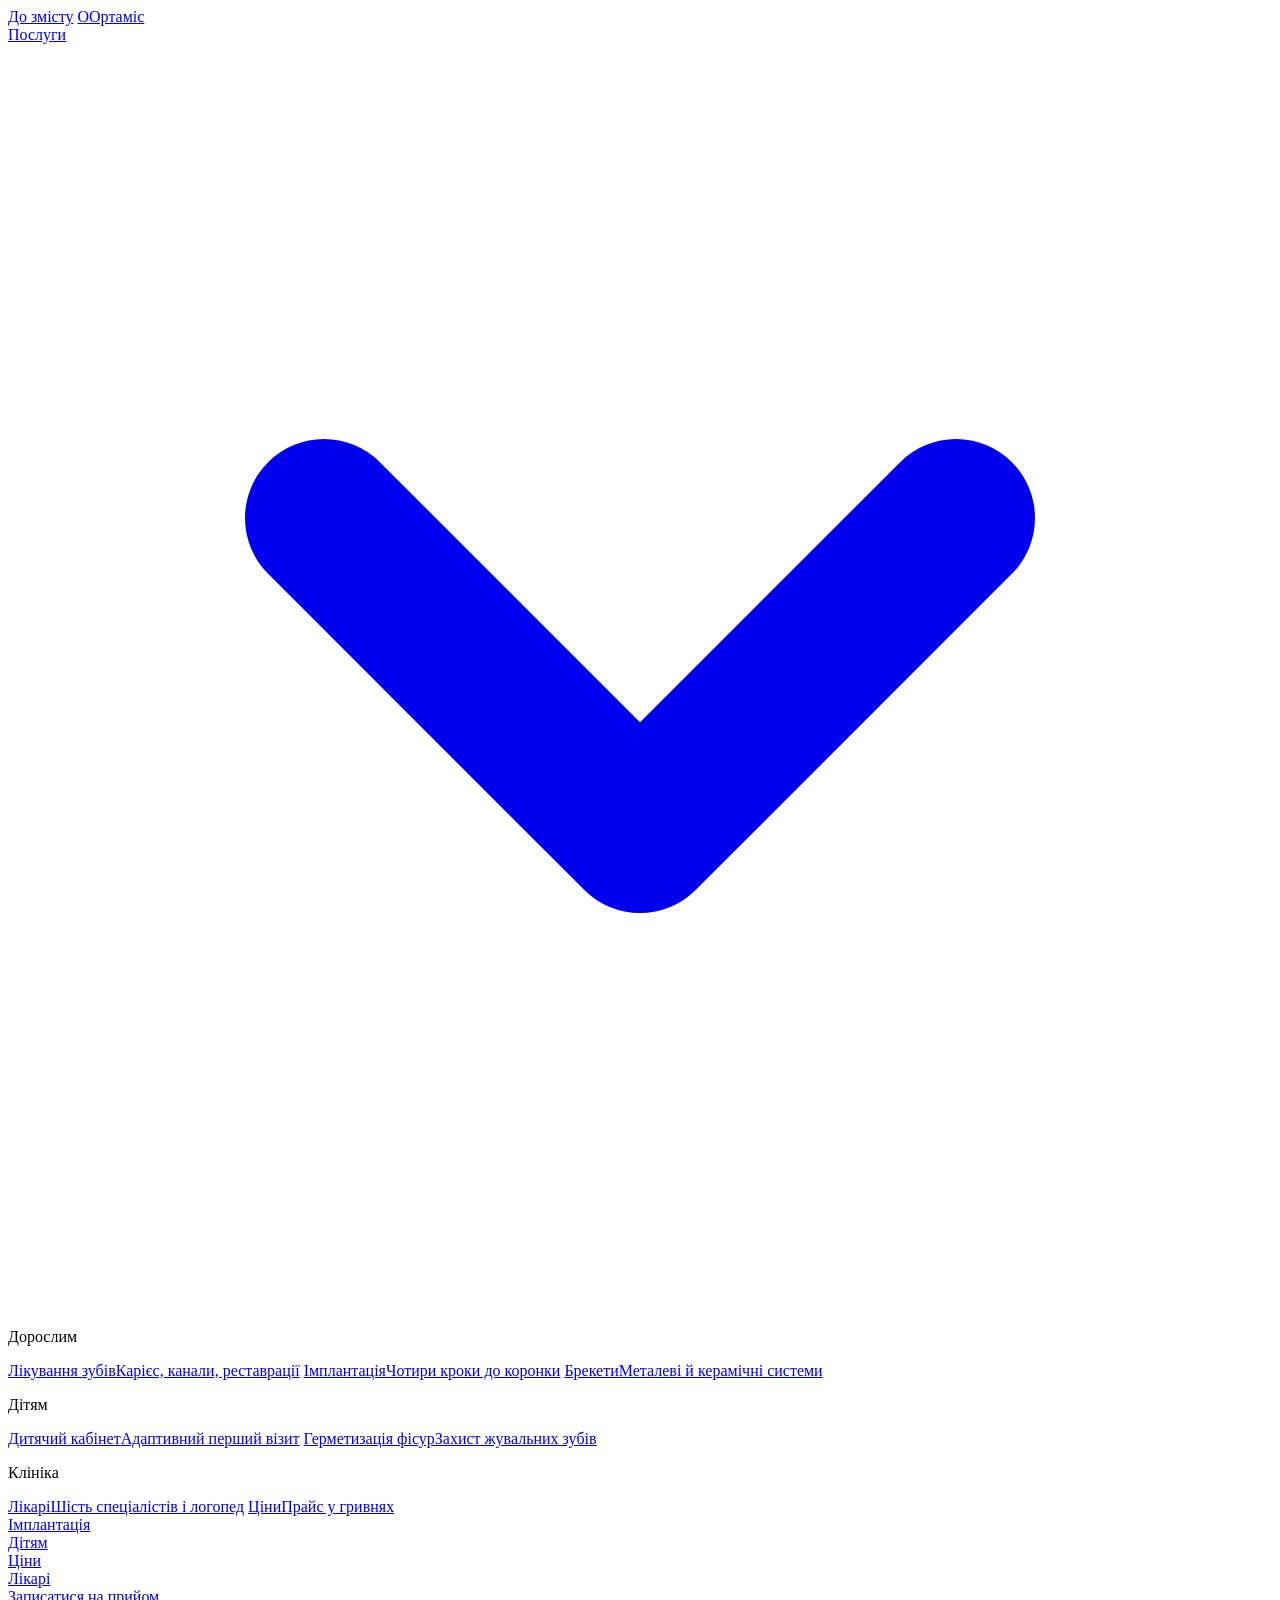
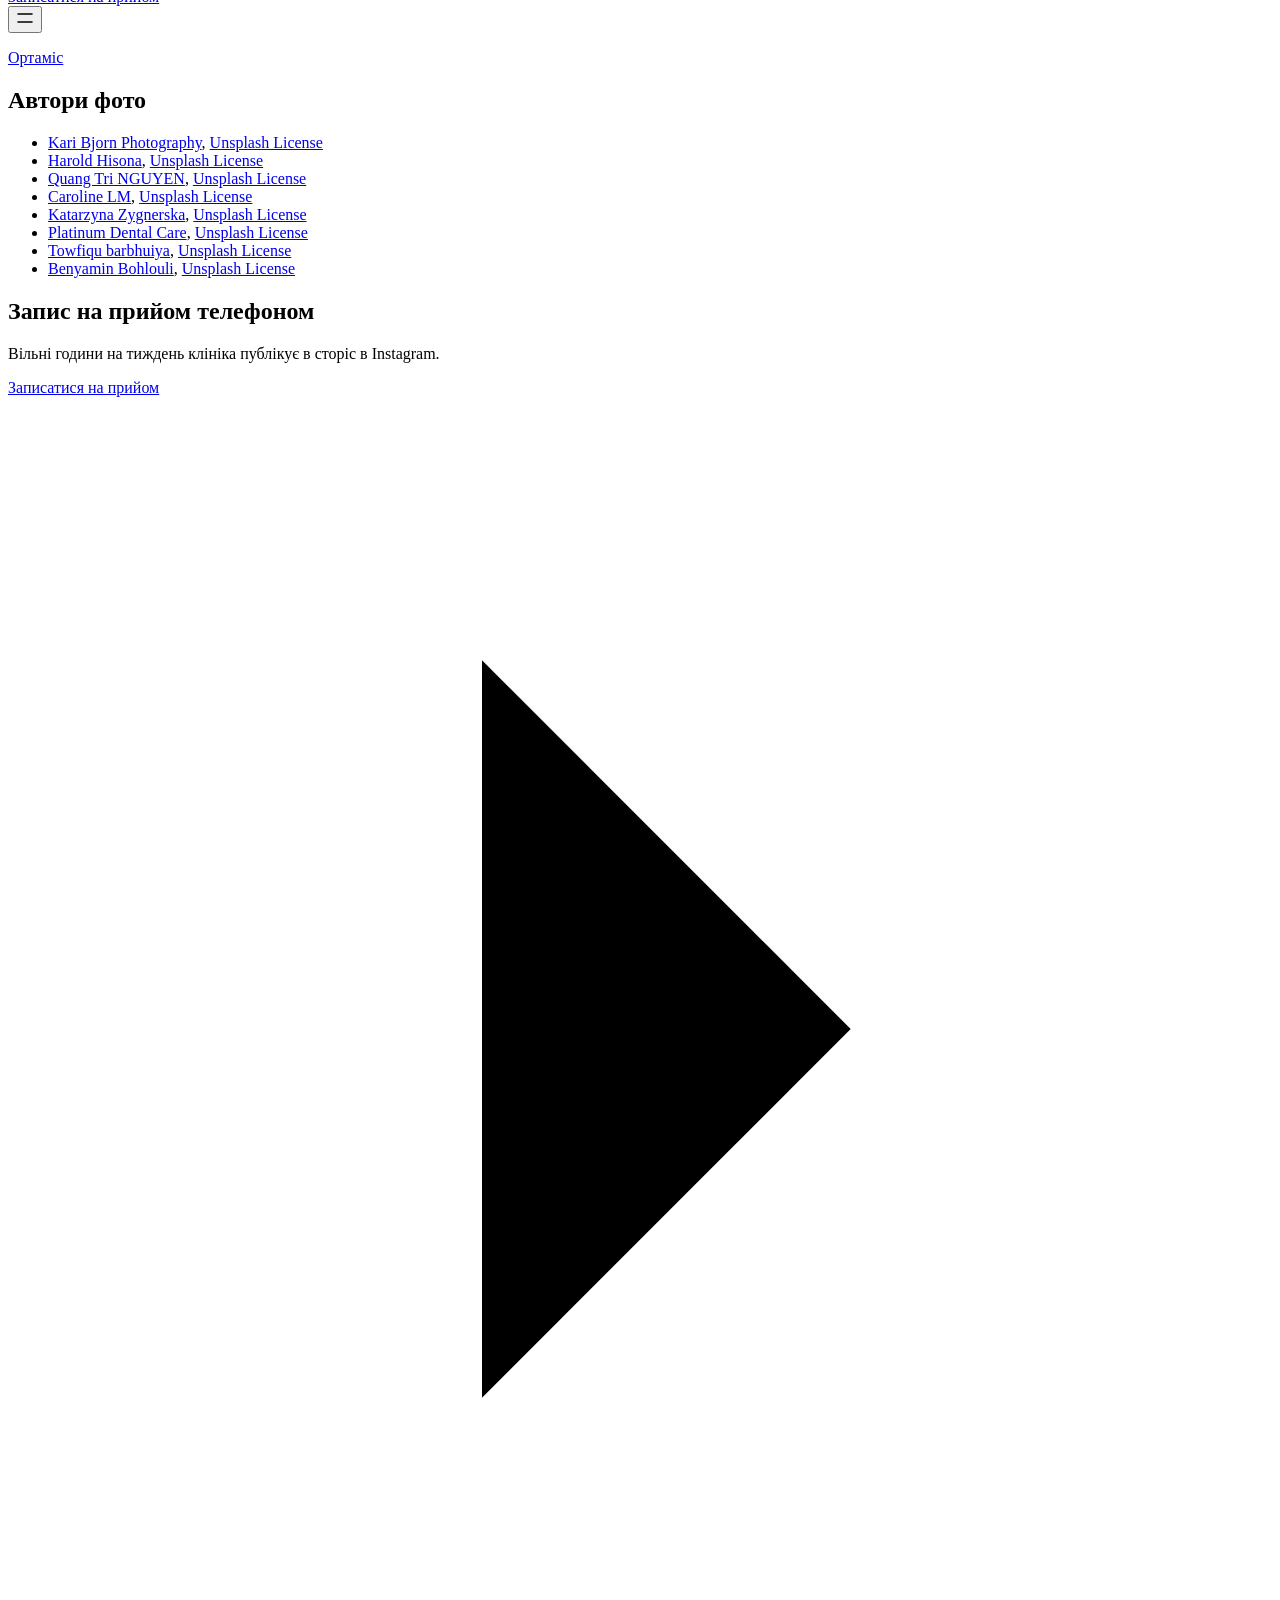
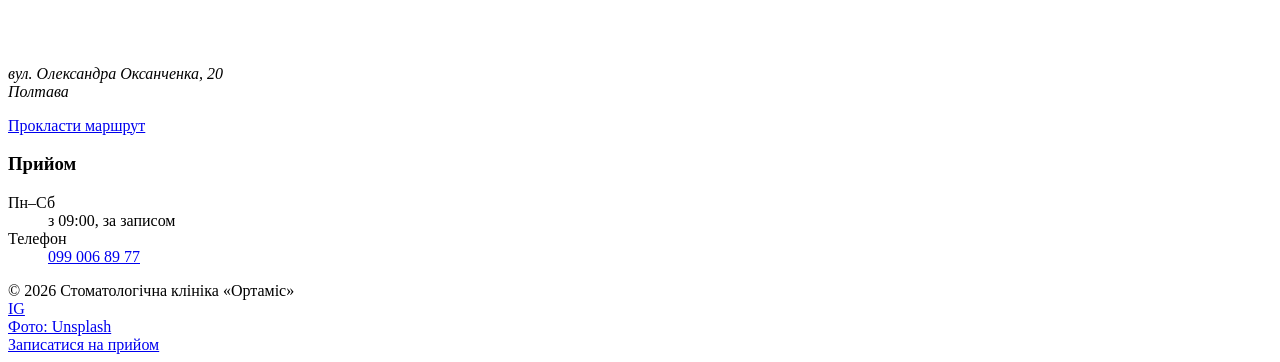
==== credits.html @ 6a0a0f5d "first commit" ====
<!doctype html>
<html lang="uk" data-type="service" data-radius="soft" data-buttons="arrow" data-motion>
<head>
<meta charset="utf-8">
<meta name="viewport" content="width=device-width, initial-scale=1, viewport-fit=cover">
<title>Ортаміс: автори фото</title>
<meta name="description" content="The photographers, licences and source pages of the photographs on the Ортаміс website.">
<meta property="og:type" content="website">
<meta property="og:title" content="Ортаміс: стоматологічна клініка в Полтаві">
<meta property="og:description" content="Терапія, ортодонтія, імплантація й дитяча стоматологія. Первинна консультація 500 грн.">
<meta property="og:image" content="share.jpg">
<meta name="twitter:card" content="summary_large_image">
<link rel="icon" href="favicon.svg" type="image/svg+xml">
<meta name="theme-color" content="#f4f1ec">
<!-- <link rel="canonical" href="https://[домен клініки]/"> : додати, коли буде домен -->
<meta name="site-kind" content="other">
<meta name="page-type" content="service">
<link rel="preconnect" href="https://fonts.googleapis.com">
<link rel="preconnect" href="https://fonts.gstatic.com" crossorigin>
<link href="https://fonts.googleapis.com/css2?family=Lora:wght@400..700&family=Nunito+Sans:wght@400..600&display=swap" rel="stylesheet">
<link rel="stylesheet" href="assets/system.css">
<link rel="stylesheet" href="assets/ui/cards.css">
<link rel="stylesheet" href="assets/motion/motion.css">
<link rel="stylesheet" href="assets/backgrounds/backgrounds.css">
<link rel="stylesheet" href="assets/layout/layout.css">
<link rel="stylesheet" href="assets/icons/icon.css">
<style>
:root {
  --p-bg: #f4f1ec; --p-surface: #e7e1d7; --p-ink: #222b33; --p-muted: #655f59;
  --p-accent: #34434f; --p-accent-ink: #f4f1ec; --p-action: #34434f; --p-action-ink: #f4f1ec;
  --p-inv-bg: #222b33; --p-inv-surface: #2e373e; --p-inv-ink: #f4f1ec; --p-inv-muted: #9da0a1;
  --p-inv-accent: #f4f1ec; --p-inv-accent-ink: #222b33; --p-inv-action: #f4f1ec; --p-inv-action-ink: #222b33;
  --font-display: "Lora", Georgia, serif;
  --font-text: "Nunito Sans", system-ui, sans-serif;
  --display-weight: 400;
  --display-tracking: -0.015em;
  --display-tracking-xl: -0.02em;
  --ly-scale: 1.02;
}
</style>
<script>document.documentElement.classList.add('m-enter');setTimeout(()=>document.documentElement.classList.add('m-enter-done'),700)</script>
<script>document.documentElement.classList.add('mo-js');setTimeout(()=>document.documentElement.classList.add('mo-safe'),2500)</script>
<link rel="modulepreload" href="assets/moments/moments.js">
<link rel="modulepreload" href="assets/moments/lib.js">
<link rel="modulepreload" href="assets/moments/photo-chapters/moment.js">
<style>
  /* page CSS: the team strip's height inside its frame */
  #team .frame--strip { aspect-ratio: auto; height: 240px; }
  #team .frame--strip .frame__img { width: 100%; height: 100%; object-fit: cover; }
  @media (max-width: 639px) { #team .frame--strip { height: 180px; } }
</style>
</head>
<body>
<!-- type: service (стоматологічна клініка)
     deal: hero photo, nav nav-centre, close close-type, footer footer-visit, rhythm space, buttons arrow, mark initial
     palette: the client's own colours (start.mjs brand): the slate of the shopfront sign, the linen beige of its stories
     type: Lora / Nunito Sans (the three dealt pairings carry no Cyrillic; Lora is the dealt serif look with Cyrillic)
     moments: photo-chapters in #implant (the four steps to an implant, from the clinic's own story) -->

<header class="nav nav--centre">
  <div class="wrap nav__bar">
    <a class="skip-link" href="#top">До змісту</a>
    <a class="nav__logo" href="#top"><span class="mark mark--initial" aria-hidden="true">О</span>Ортаміс</a>
    <nav class="nav__links" aria-label="Головне меню">
      <div class="nav__item">
        <a class="nav__link" href="#services">Послуги <svg class="chev" viewBox="0 0 12 12" aria-hidden="true"><path d="M3 4.5l3 3 3-3" fill="none" stroke="currentColor" stroke-width="1.5" stroke-linecap="round" stroke-linejoin="round"/></svg></a>
        <div class="nav__menu">
          <div class="wrap grid">
            <div class="menu-col span-3">
              <p class="t-label">Дорослим</p>
              <a href="#services">Лікування зубів<span>Карієс, канали, реставрації</span></a>
              <a href="#implant">Імплантація<span>Чотири кроки до коронки</span></a>
              <a href="#services">Брекети<span>Металеві й керамічні системи</span></a>
            </div>
            <div class="menu-col span-3">
              <p class="t-label">Дітям</p>
              <a href="#kids">Дитячий кабінет<span>Адаптивний перший візит</span></a>
              <a href="#kids">Герметизація фісур<span>Захист жувальних зубів</span></a>
            </div>
            <div class="menu-col span-3">
              <p class="t-label">Клініка</p>
              <a href="#team">Лікарі<span>Шість спеціалістів і логопед</span></a>
              <a href="#prices">Ціни<span>Прайс у гривнях</span></a>
            </div>
          </div>
        </div>
      </div>
      <div class="nav__item"><a class="nav__link" href="#implant">Імплантація</a></div>
      <div class="nav__item"><a class="nav__link" href="#kids">Дітям</a></div>
      <div class="nav__item"><a class="nav__link" href="#prices">Ціни</a></div>
      <div class="nav__item"><a class="nav__link" href="#team">Лікарі</a></div>
    </nav>
    <div class="nav__actions">
      <a class="btn btn--primary" href="tel:+380990068977">Записатися на прийом</a>
    </div>
    <button class="nav__toggle" type="button" aria-expanded="false" aria-label="Меню">
      <svg width="18" height="18" viewBox="0 0 18 18" aria-hidden="true"><path d="M2 5h14M2 13h14" stroke="currentColor" stroke-width="1.6" stroke-linecap="round"/></svg>
    </button>
  </div>
</header>

<main id="top">
  <p><a class="link" href="index.html">Ортаміс</a></p>
  <section class="credits-list" id="credits" aria-labelledby="credits-h">
    <h1 id="credits-h">Автори фото</h1>
    <ul>
      <li><a href="https://unsplash.com/photos/a-dental-room-with-a-desk-and-chairs-Fdku_oMrDvk">Kari Bjorn Photography</a>, <a href="https://unsplash.com/license">Unsplash License</a></li>
      <li><a href="https://unsplash.com/photos/dental-model-with-metal-braces-on-teeth-cx3JCL5PDew">Harold Hisona</a>, <a href="https://unsplash.com/license">Unsplash License</a></li>
      <li><a href="https://unsplash.com/photos/dentist-pointing-at-dental-scan-VckdJzo7ig0">Quang Tri NGUYEN</a>, <a href="https://unsplash.com/license">Unsplash License</a></li>
      <li><a href="https://unsplash.com/photos/dental-exam-with-mirror-and-tool-8BkF0sTC6Uo">Caroline LM</a>, <a href="https://unsplash.com/license">Unsplash License</a></li>
      <li><a href="https://unsplash.com/photos/dental-mirror-in-clinical-office-rubu_NvklJE">Katarzyna Zygnerska</a>, <a href="https://unsplash.com/license">Unsplash License</a></li>
      <li><a href="https://unsplash.com/photos/dental-implant-model-in-jaw-iW6UZIPTFxU">Platinum Dental Care</a>, <a href="https://unsplash.com/license">Unsplash License</a></li>
      <li><a href="https://unsplash.com/photos/white-and-blue-toothbrush-in-white-ceramic-mug-rr0cuFV-0Mo">Towfiqu barbhuiya</a>, <a href="https://unsplash.com/license">Unsplash License</a></li>
      <li><a href="https://unsplash.com/photos/modern-dental-office-with-chair-and-equipment-e7MJLM5VGjY">Benyamin Bohlouli</a>, <a href="https://unsplash.com/license">Unsplash License</a></li>
    </ul>
  </section>
</main>

<footer class="footer closing footer--visit" id="contact" aria-labelledby="close-h">
  <div class="wrap">
    <div class="closing__cta close--type">
      <div class="section-head">
        <h2 id="close-h">Запис на прийом телефоном</h2>
        <p class="t-small muted">Вільні години на тиждень клініка публікує в сторіс в Instagram.</p>
      </div>
      <a class="btn btn--primary btn--xl" href="tel:+380990068977">Записатися на прийом<svg class="m-arrow" viewBox="0 0 12 12" aria-hidden="true"><path class="m-arrow__stem" d="M1 6h8"/><path class="m-arrow__head" d="M4.5 2.5 8 6l-3.5 3.5"/></svg></a>
    </div>
    <div class="closing__links">
      <div class="grid">
        <div class="span-7 stack-4">
          <address class="footer__address">вул. Олександра Оксанченка, 20<br>Полтава</address>
          <p><a class="link" href="https://www.google.com/maps/place/%D0%9E%D1%80%D1%82%D0%B0%D0%BC%D1%96%D1%81/@49.5658303,34.5251661,17z/data=!4m6!3m5!1s0x40d82f0001905fcf:0x1ba3fcb35f683d33">Прокласти маршрут</a></p>
        </div>
        <div class="span-4 start-9 stack-4">
          <h3>Прийом</h3>
          <dl class="hours"><dt>Пн–Сб</dt><dd>з 09:00, за записом</dd><dt>Телефон</dt><dd><a class="link" href="tel:+380990068977">099&nbsp;006&nbsp;89&nbsp;77</a></dd></dl>
        </div>
      </div>
      <div class="footer__legal">
        <span>&copy; 2026 Стоматологічна клініка «Ортаміс»</span>
        <div class="socials"><a href="https://www.instagram.com/ortamis.clinic/" aria-label="Instagram клініки">IG</a></div>
        <a class="credits" href="credits.html">Фото: Unsplash</a>
      </div>
    </div>
  </div>
</footer>

<nav class="actionbar" aria-label="Швидкі дії">
  <a class="btn btn--primary" href="tel:+380990068977">Записатися на прийом</a>
</nav>

<script type="module" src="assets/system.js"></script>
<script type="module" src="assets/motion/motion.js"></script>
<script type="module" src="assets/layout/layout.js"></script>
</body>
</html>
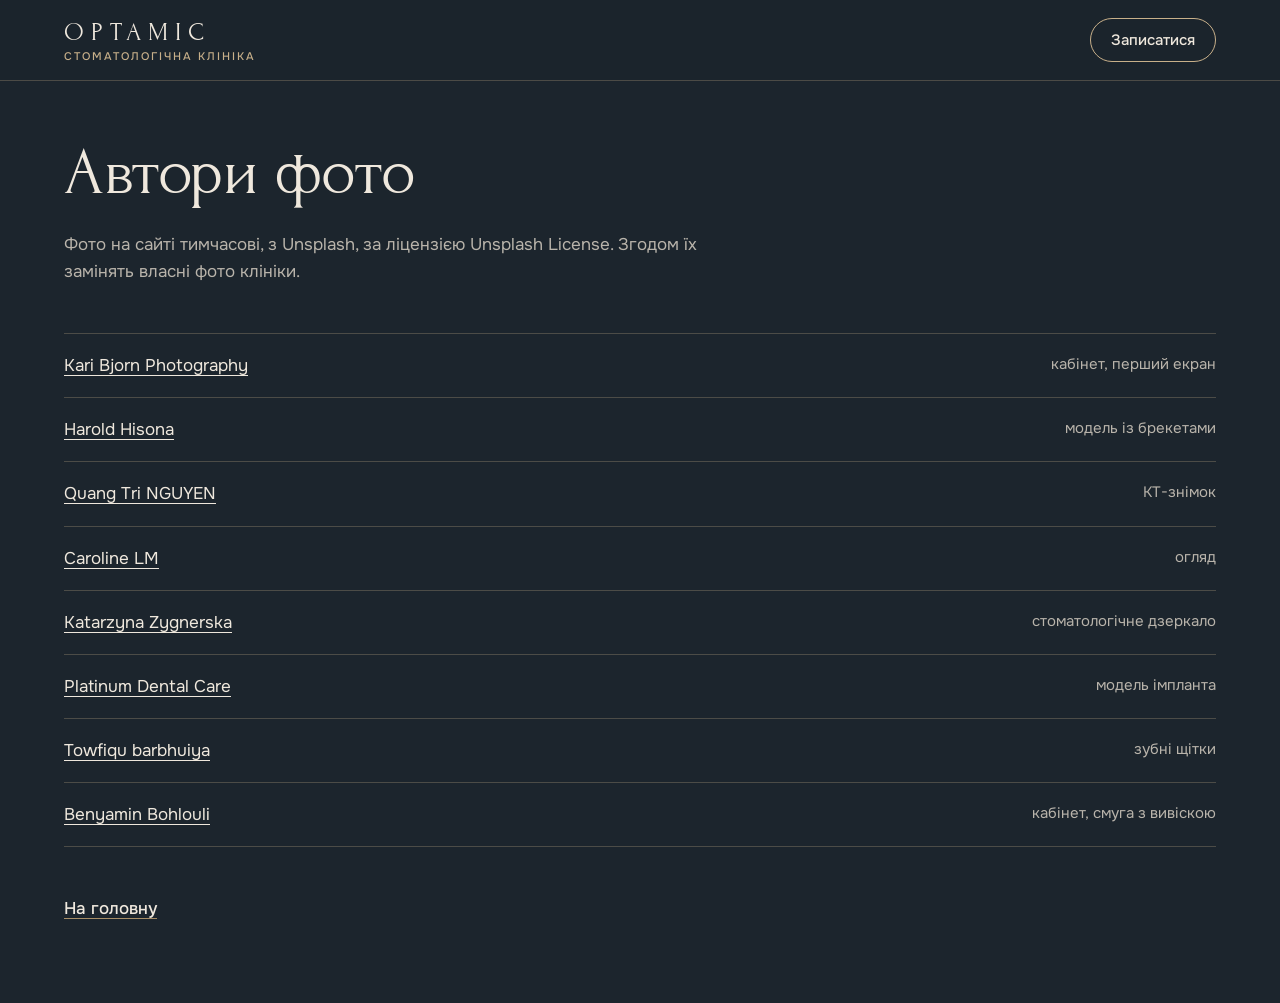
==== commit f554c297: "Fix share preview, add sitemap, drop tool files from the repo - New 1200x630 share.png; og:image and" ====
--- a/credits.html
+++ b/credits.html
@@ -1,156 +1,55 @@
 <!doctype html>
-<html lang="uk" data-type="service" data-radius="soft" data-buttons="arrow" data-motion>
+<html lang="uk">
 <head>
 <meta charset="utf-8">
 <meta name="viewport" content="width=device-width, initial-scale=1, viewport-fit=cover">
 <title>Ортаміс: автори фото</title>
-<meta name="description" content="The photographers, licences and source pages of the photographs on the Ортаміс website.">
-<meta property="og:type" content="website">
-<meta property="og:title" content="Ортаміс: стоматологічна клініка в Полтаві">
-<meta property="og:description" content="Терапія, ортодонтія, імплантація й дитяча стоматологія. Первинна консультація 500 грн.">
-<meta property="og:image" content="share.jpg">
-<meta name="twitter:card" content="summary_large_image">
+<meta name="description" content="Автори фотографій, використаних на сайті стоматологічної клініки «Ортаміс» у Полтаві.">
+<meta name="robots" content="noindex, follow">
+<meta property="og:image" content="https://frontwebil.github.io/ortamis/share.png">
 <link rel="icon" href="favicon.svg" type="image/svg+xml">
-<meta name="theme-color" content="#f4f1ec">
-<!-- <link rel="canonical" href="https://[домен клініки]/"> : додати, коли буде домен -->
-<meta name="site-kind" content="other">
-<meta name="page-type" content="service">
+<meta name="theme-color" content="#1c252d">
 <link rel="preconnect" href="https://fonts.googleapis.com">
 <link rel="preconnect" href="https://fonts.gstatic.com" crossorigin>
-<link href="https://fonts.googleapis.com/css2?family=Lora:wght@400..700&family=Nunito+Sans:wght@400..600&display=swap" rel="stylesheet">
-<link rel="stylesheet" href="assets/system.css">
-<link rel="stylesheet" href="assets/ui/cards.css">
-<link rel="stylesheet" href="assets/motion/motion.css">
-<link rel="stylesheet" href="assets/backgrounds/backgrounds.css">
-<link rel="stylesheet" href="assets/layout/layout.css">
-<link rel="stylesheet" href="assets/icons/icon.css">
+<link href="https://fonts.googleapis.com/css2?family=Forum&family=Onest:wght@400;500;600&display=swap" rel="stylesheet">
+<link rel="stylesheet" href="assets/ortamis.css">
 <style>
-:root {
-  --p-bg: #f4f1ec; --p-surface: #e7e1d7; --p-ink: #222b33; --p-muted: #655f59;
-  --p-accent: #34434f; --p-accent-ink: #f4f1ec; --p-action: #34434f; --p-action-ink: #f4f1ec;
-  --p-inv-bg: #222b33; --p-inv-surface: #2e373e; --p-inv-ink: #f4f1ec; --p-inv-muted: #9da0a1;
-  --p-inv-accent: #f4f1ec; --p-inv-accent-ink: #222b33; --p-inv-action: #f4f1ec; --p-inv-action-ink: #222b33;
-  --font-display: "Lora", Georgia, serif;
-  --font-text: "Nunito Sans", system-ui, sans-serif;
-  --display-weight: 400;
-  --display-tracking: -0.015em;
-  --display-tracking-xl: -0.02em;
-  --ly-scale: 1.02;
-}
-</style>
-<script>document.documentElement.classList.add('m-enter');setTimeout(()=>document.documentElement.classList.add('m-enter-done'),700)</script>
-<script>document.documentElement.classList.add('mo-js');setTimeout(()=>document.documentElement.classList.add('mo-safe'),2500)</script>
-<link rel="modulepreload" href="assets/moments/moments.js">
-<link rel="modulepreload" href="assets/moments/lib.js">
-<link rel="modulepreload" href="assets/moments/photo-chapters/moment.js">
-<style>
-  /* page CSS: the team strip's height inside its frame */
-  #team .frame--strip { aspect-ratio: auto; height: 240px; }
-  #team .frame--strip .frame__img { width: 100%; height: 100%; object-fit: cover; }
-  @media (max-width: 639px) { #team .frame--strip { height: 180px; } }
+  .credits-page { min-height: 100svh; background: var(--slate); color: var(--on-slate); padding: 140px 0 80px; }
+  .credits-page .h2 { margin-bottom: 24px; }
+  .credits-page p { color: var(--on-slate-soft); max-width: 60ch; }
+  .credits-list { margin-top: 48px; border-top: 1px solid var(--hair-dark); }
+  .credits-list li { display: flex; justify-content: space-between; gap: 16px; padding: 18px 0; border-bottom: 1px solid var(--hair-dark); }
+  .credits-list a { color: var(--linen); }
+  .credits-list span { color: var(--on-slate-soft); font-size: 15px; }
+  .credits-page .back { display: inline-block; margin-top: 48px; }
 </style>
 </head>
 <body>
-<!-- type: service (стоматологічна клініка)
-     deal: hero photo, nav nav-centre, close close-type, footer footer-visit, rhythm space, buttons arrow, mark initial
-     palette: the client's own colours (start.mjs brand): the slate of the shopfront sign, the linen beige of its stories
-     type: Lora / Nunito Sans (the three dealt pairings carry no Cyrillic; Lora is the dealt serif look with Cyrillic)
-     moments: photo-chapters in #implant (the four steps to an implant, from the clinic's own story) -->
-
-<header class="nav nav--centre">
-  <div class="wrap nav__bar">
-    <a class="skip-link" href="#top">До змісту</a>
-    <a class="nav__logo" href="#top"><span class="mark mark--initial" aria-hidden="true">О</span>Ортаміс</a>
-    <nav class="nav__links" aria-label="Головне меню">
-      <div class="nav__item">
-        <a class="nav__link" href="#services">Послуги <svg class="chev" viewBox="0 0 12 12" aria-hidden="true"><path d="M3 4.5l3 3 3-3" fill="none" stroke="currentColor" stroke-width="1.5" stroke-linecap="round" stroke-linejoin="round"/></svg></a>
-        <div class="nav__menu">
-          <div class="wrap grid">
-            <div class="menu-col span-3">
-              <p class="t-label">Дорослим</p>
-              <a href="#services">Лікування зубів<span>Карієс, канали, реставрації</span></a>
-              <a href="#implant">Імплантація<span>Чотири кроки до коронки</span></a>
-              <a href="#services">Брекети<span>Металеві й керамічні системи</span></a>
-            </div>
-            <div class="menu-col span-3">
-              <p class="t-label">Дітям</p>
-              <a href="#kids">Дитячий кабінет<span>Адаптивний перший візит</span></a>
-              <a href="#kids">Герметизація фісур<span>Захист жувальних зубів</span></a>
-            </div>
-            <div class="menu-col span-3">
-              <p class="t-label">Клініка</p>
-              <a href="#team">Лікарі<span>Шість спеціалістів і логопед</span></a>
-              <a href="#prices">Ціни<span>Прайс у гривнях</span></a>
-            </div>
-          </div>
-        </div>
-      </div>
-      <div class="nav__item"><a class="nav__link" href="#implant">Імплантація</a></div>
-      <div class="nav__item"><a class="nav__link" href="#kids">Дітям</a></div>
-      <div class="nav__item"><a class="nav__link" href="#prices">Ціни</a></div>
-      <div class="nav__item"><a class="nav__link" href="#team">Лікарі</a></div>
-    </nav>
-    <div class="nav__actions">
-      <a class="btn btn--primary" href="tel:+380990068977">Записатися на прийом</a>
-    </div>
-    <button class="nav__toggle" type="button" aria-expanded="false" aria-label="Меню">
-      <svg width="18" height="18" viewBox="0 0 18 18" aria-hidden="true"><path d="M2 5h14M2 13h14" stroke="currentColor" stroke-width="1.6" stroke-linecap="round"/></svg>
-    </button>
+<header class="top is-solid">
+  <div class="top__in">
+    <a class="brand" href="index.html" aria-label="Ортаміс, на головну">
+      <span class="brand__name">Ортаміс</span>
+      <span class="brand__sub">стоматологічна клініка</span>
+    </a>
+    <a class="btn btn--brass top__cta" href="tel:+380990068977">Записатися</a>
   </div>
 </header>
-
-<main id="top">
-  <p><a class="link" href="index.html">Ортаміс</a></p>
-  <section class="credits-list" id="credits" aria-labelledby="credits-h">
-    <h1 id="credits-h">Автори фото</h1>
-    <ul>
-      <li><a href="https://unsplash.com/photos/a-dental-room-with-a-desk-and-chairs-Fdku_oMrDvk">Kari Bjorn Photography</a>, <a href="https://unsplash.com/license">Unsplash License</a></li>
-      <li><a href="https://unsplash.com/photos/dental-model-with-metal-braces-on-teeth-cx3JCL5PDew">Harold Hisona</a>, <a href="https://unsplash.com/license">Unsplash License</a></li>
-      <li><a href="https://unsplash.com/photos/dentist-pointing-at-dental-scan-VckdJzo7ig0">Quang Tri NGUYEN</a>, <a href="https://unsplash.com/license">Unsplash License</a></li>
-      <li><a href="https://unsplash.com/photos/dental-exam-with-mirror-and-tool-8BkF0sTC6Uo">Caroline LM</a>, <a href="https://unsplash.com/license">Unsplash License</a></li>
-      <li><a href="https://unsplash.com/photos/dental-mirror-in-clinical-office-rubu_NvklJE">Katarzyna Zygnerska</a>, <a href="https://unsplash.com/license">Unsplash License</a></li>
-      <li><a href="https://unsplash.com/photos/dental-implant-model-in-jaw-iW6UZIPTFxU">Platinum Dental Care</a>, <a href="https://unsplash.com/license">Unsplash License</a></li>
-      <li><a href="https://unsplash.com/photos/white-and-blue-toothbrush-in-white-ceramic-mug-rr0cuFV-0Mo">Towfiqu barbhuiya</a>, <a href="https://unsplash.com/license">Unsplash License</a></li>
-      <li><a href="https://unsplash.com/photos/modern-dental-office-with-chair-and-equipment-e7MJLM5VGjY">Benyamin Bohlouli</a>, <a href="https://unsplash.com/license">Unsplash License</a></li>
+<main class="credits-page">
+  <div class="wrap">
+    <h1 class="h2">Автори фото</h1>
+    <p>Фото на сайті тимчасові, з Unsplash, за ліцензією Unsplash License. Згодом їх замінять власні фото клініки.</p>
+    <ul class="credits-list">
+      <li><a href="https://unsplash.com/photos/a-dental-room-with-a-desk-and-chairs-Fdku_oMrDvk">Kari Bjorn Photography</a><span>кабінет, перший екран</span></li>
+      <li><a href="https://unsplash.com/photos/dental-model-with-metal-braces-on-teeth-cx3JCL5PDew">Harold Hisona</a><span>модель із брекетами</span></li>
+      <li><a href="https://unsplash.com/photos/dentist-pointing-at-dental-scan-VckdJzo7ig0">Quang Tri NGUYEN</a><span>КТ-знімок</span></li>
+      <li><a href="https://unsplash.com/photos/dental-exam-with-mirror-and-tool-8BkF0sTC6Uo">Caroline LM</a><span>огляд</span></li>
+      <li><a href="https://unsplash.com/photos/dental-mirror-in-clinical-office-rubu_NvklJE">Katarzyna Zygnerska</a><span>стоматологічне дзеркало</span></li>
+      <li><a href="https://unsplash.com/photos/dental-implant-model-in-jaw-iW6UZIPTFxU">Platinum Dental Care</a><span>модель імпланта</span></li>
+      <li><a href="https://unsplash.com/photos/white-and-blue-toothbrush-in-white-ceramic-mug-rr0cuFV-0Mo">Towfiqu barbhuiya</a><span>зубні щітки</span></li>
+      <li><a href="https://unsplash.com/photos/modern-dental-office-with-chair-and-equipment-e7MJLM5VGjY">Benyamin Bohlouli</a><span>кабінет, смуга з вивіскою</span></li>
     </ul>
-  </section>
+    <a class="link back" href="index.html">На головну</a>
+  </div>
 </main>
-
-<footer class="footer closing footer--visit" id="contact" aria-labelledby="close-h">
-  <div class="wrap">
-    <div class="closing__cta close--type">
-      <div class="section-head">
-        <h2 id="close-h">Запис на прийом телефоном</h2>
-        <p class="t-small muted">Вільні години на тиждень клініка публікує в сторіс в Instagram.</p>
-      </div>
-      <a class="btn btn--primary btn--xl" href="tel:+380990068977">Записатися на прийом<svg class="m-arrow" viewBox="0 0 12 12" aria-hidden="true"><path class="m-arrow__stem" d="M1 6h8"/><path class="m-arrow__head" d="M4.5 2.5 8 6l-3.5 3.5"/></svg></a>
-    </div>
-    <div class="closing__links">
-      <div class="grid">
-        <div class="span-7 stack-4">
-          <address class="footer__address">вул. Олександра Оксанченка, 20<br>Полтава</address>
-          <p><a class="link" href="https://www.google.com/maps/place/%D0%9E%D1%80%D1%82%D0%B0%D0%BC%D1%96%D1%81/@49.5658303,34.5251661,17z/data=!4m6!3m5!1s0x40d82f0001905fcf:0x1ba3fcb35f683d33">Прокласти маршрут</a></p>
-        </div>
-        <div class="span-4 start-9 stack-4">
-          <h3>Прийом</h3>
-          <dl class="hours"><dt>Пн–Сб</dt><dd>з 09:00, за записом</dd><dt>Телефон</dt><dd><a class="link" href="tel:+380990068977">099&nbsp;006&nbsp;89&nbsp;77</a></dd></dl>
-        </div>
-      </div>
-      <div class="footer__legal">
-        <span>&copy; 2026 Стоматологічна клініка «Ортаміс»</span>
-        <div class="socials"><a href="https://www.instagram.com/ortamis.clinic/" aria-label="Instagram клініки">IG</a></div>
-        <a class="credits" href="credits.html">Фото: Unsplash</a>
-      </div>
-    </div>
-  </div>
-</footer>
-
-<nav class="actionbar" aria-label="Швидкі дії">
-  <a class="btn btn--primary" href="tel:+380990068977">Записатися на прийом</a>
-</nav>
-
-<script type="module" src="assets/system.js"></script>
-<script type="module" src="assets/motion/motion.js"></script>
-<script type="module" src="assets/layout/layout.js"></script>
 </body>
 </html>
--- a/assets/ortamis.css
+++ b/assets/ortamis.css
@@ -0,0 +1,307 @@
+/* Ортаміс — the shopfront at night: slate field, Roman capitals, linen paper, one brass accent */
+:root {
+  --slate: #1c252d;
+  --slate-2: #24303a;
+  --slate-3: #2f3c48;
+  --linen: #efe8dd;
+  --linen-2: #e5dccd;
+  --paper: #f7f3ec;
+  --brass: #c8b08a;
+  --brass-2: #a88f68;
+  --ink: #1c252d;
+  --ink-soft: #4a5560;
+  --on-slate: #efe8dd;
+  --on-slate-soft: #b9b4ab;
+  --hair-dark: rgba(200, 176, 138, .28);
+  --hair-light: rgba(28, 37, 45, .14);
+  --display: "Forum", "Times New Roman", serif;
+  --text: "Onest", system-ui, sans-serif;
+  --ease: cubic-bezier(.16, 1, .3, 1);
+  --gut: clamp(20px, 5vw, 80px);
+  --max: 1320px;
+  --sec: clamp(88px, 11vw, 168px);
+}
+
+*, *::before, *::after { box-sizing: border-box; }
+html { -webkit-text-size-adjust: 100%; scroll-behavior: smooth; scrollbar-color: var(--brass-2) var(--slate); }
+@media (prefers-reduced-motion: reduce) { html { scroll-behavior: auto; } }
+body { margin: 0; background: var(--slate); color: var(--ink); font: 400 17px/1.6 var(--text); font-feature-settings: "tnum" 0; text-rendering: optimizeLegibility; -webkit-font-smoothing: antialiased; caret-color: var(--brass-2); }
+::selection { background: var(--brass); color: var(--slate); }
+img { display: block; max-width: 100%; height: auto; }
+a { color: inherit; text-underline-offset: .22em; text-decoration-thickness: 1px; }
+h1, h2, h3, p, ul, ol, dl, dd, figure, blockquote { margin: 0; padding: 0; }
+ul, ol { list-style: none; }
+:focus-visible { outline: 2px solid var(--brass); outline-offset: 3px; border-radius: 2px; }
+.skip { position: absolute; left: 12px; top: -60px; z-index: 50; background: var(--linen); color: var(--slate); padding: 10px 16px; text-decoration: none; }
+.skip:focus { top: 12px; }
+
+.wrap { width: min(100% - 2 * var(--gut), var(--max)); margin-inline: auto; }
+
+/* ---------- buttons ---------- */
+.btn { display: inline-flex; align-items: center; gap: 12px; height: 56px; padding: 0 28px; border-radius: 999px; font: 500 16px/1 var(--text); text-decoration: none; white-space: nowrap; transition: transform .25s var(--ease), background-color .25s var(--ease), color .25s var(--ease), box-shadow .25s var(--ease); }
+.btn svg { width: 16px; height: 16px; transition: transform .35s var(--ease); }
+.btn:hover svg { transform: translateX(4px); }
+.btn:active { transform: scale(.97); }
+.btn--linen { background: var(--linen); color: var(--slate); box-shadow: 0 10px 30px -12px rgba(0,0,0,.55); }
+.btn--linen:hover { background: #fff; }
+.btn--brass { height: 44px; padding: 0 20px; border: 1px solid var(--brass); color: var(--linen); font-size: 15px; }
+.btn--brass:hover { background: var(--brass); color: var(--slate); }
+.link { font-weight: 500; text-decoration: underline; text-decoration-color: var(--brass-2); }
+.link:hover { text-decoration-color: currentColor; }
+
+/* ---------- top bar ---------- */
+.top { position: fixed; inset: 0 0 auto; z-index: 20; color: var(--linen); transition: background-color .35s var(--ease), border-color .35s var(--ease); border-bottom: 1px solid transparent; }
+.top.is-solid { background: rgba(28, 37, 45, .94); border-bottom-color: var(--hair-dark); backdrop-filter: saturate(1.2) blur(10px); }
+.top__in { width: min(100% - 2 * var(--gut), var(--max)); margin-inline: auto; height: 80px; display: flex; align-items: center; gap: 32px; }
+.brand { display: grid; text-decoration: none; line-height: 1; margin-right: auto; }
+.brand__name { font: 400 26px/1 var(--display); letter-spacing: .26em; text-transform: uppercase; }
+.brand__sub { font: 500 11px/1 var(--text); letter-spacing: .18em; text-transform: uppercase; color: var(--brass); margin-top: 6px; }
+.top__nav { display: flex; gap: 28px; }
+.top__nav a { font: 500 15px/1 var(--text); text-decoration: none; color: var(--on-slate-soft); padding: 8px 0; position: relative; transition: color .2s; }
+.top__nav a::after { content: ""; position: absolute; left: 0; right: 0; bottom: 0; height: 1px; background: var(--brass); transform: scaleX(0); transform-origin: right; transition: transform .35s var(--ease); }
+.top__nav a:hover { color: var(--linen); }
+.top__nav a:hover::after { transform: scaleX(1); transform-origin: left; }
+.top__tel { font: 500 15px/1 var(--text); text-decoration: none; color: var(--linen); font-variant-numeric: tabular-nums; }
+@media (max-width: 1100px) { .top__nav { display: none; } }
+@media (max-width: 640px) { .top__tel { display: none; } .top__in { height: 68px; } .brand__name { font-size: 22px; } .top__cta { height: 40px; padding: 0 16px; } }
+
+/* ---------- hero ---------- */
+.hero { background: var(--slate); color: var(--on-slate); min-height: 100svh; position: relative; overflow: hidden; }
+.hero::before { content: ""; position: absolute; inset: auto -10% -40% 40%; height: 90%; background: radial-gradient(closest-side, rgba(200,176,138,.10), transparent 70%); pointer-events: none; }
+.hero__grid { position: relative; width: min(100% - 2 * var(--gut), var(--max)); margin-inline: auto; min-height: 100svh; display: grid; grid-template-columns: minmax(0, 7fr) minmax(0, 5fr); gap: clamp(32px, 5vw, 80px); align-items: center; padding: 120px 0 72px; }
+.hero__h { font: 400 clamp(48px, 6.6vw, 100px)/.95 var(--display); letter-spacing: -.01em; text-wrap: balance; }
+.hero__h .line { display: block; overflow: hidden; padding-bottom: .08em; margin-bottom: -.08em; }
+.hero__h .line > span { display: inline-block; }
+.hero__h .line:nth-child(2) > span { padding-left: .9em; }
+.hero__h .line:nth-child(3) > span { color: var(--brass); }
+.hero__lead { margin-top: 32px; max-width: 46ch; font-size: clamp(17px, 1.25vw, 19px); color: var(--on-slate-soft); }
+.hero__act { margin-top: 40px; display: flex; align-items: center; gap: 32px; flex-wrap: wrap; }
+.hero__tel { display: grid; text-decoration: none; font: 400 30px/1 var(--display); letter-spacing: .04em; font-variant-numeric: tabular-nums; }
+.hero__tel:hover { color: #fff; }
+.hero__rating { margin-top: 48px; display: flex; align-items: center; gap: 12px; font-size: 14px; color: var(--on-slate-soft); }
+.hero__rating b { color: var(--linen); font-weight: 600; }
+.stars { display: inline-flex; gap: 3px; }
+.stars svg { width: 14px; height: 14px; fill: var(--brass); }
+
+.hero__media { position: relative; align-self: stretch; display: flex; align-items: center; }
+.plate { position: relative; overflow: hidden; background: var(--slate-2); }
+.plate img { width: 100%; height: 100%; object-fit: cover; }
+.plate::after { content: ""; position: absolute; inset: 14px; border: 1px solid rgba(200,176,138,.7); pointer-events: none; }
+.plate--hero { width: 100%; height: min(74svh, 700px); border-radius: 4px; }
+
+.slots { position: absolute; left: calc(12px - clamp(32px, 5vw, 80px)); bottom: 6%; width: min(340px, 82%); background: var(--paper); color: var(--ink); padding: 24px 24px 20px; border-radius: 4px; box-shadow: 0 30px 60px -24px rgba(0,0,0,.6), 0 2px 6px rgba(0,0,0,.18); }
+.slots__head { display: flex; align-items: baseline; justify-content: space-between; gap: 12px; padding-bottom: 14px; border-bottom: 1px solid var(--hair-light); }
+.slots__head h2 { font: 400 26px/1 var(--display); }
+.slots__head span { font-size: 12.5px; color: var(--ink-soft); white-space: nowrap; }
+.slots__list > div { padding: 12px 0; border-bottom: 1px solid var(--hair-light); }
+.slots__list dt { font-size: 14px; font-weight: 500; margin-bottom: 8px; }
+.slots__list dd { display: flex; flex-wrap: wrap; gap: 6px; }
+.slots__list dd span { font: 500 13px/1 var(--text); font-variant-numeric: tabular-nums; padding: 7px 10px; border-radius: 999px; background: var(--linen-2); }
+.slots__note { margin-top: 12px; font-size: 12.5px; line-height: 1.45; color: var(--ink-soft); }
+.slots__note a { color: var(--ink); }
+
+/* hero entrance: visible by default, orchestrated only when JS runs and motion is allowed */
+@media (prefers-reduced-motion: no-preference) {
+  .js .hero__h .line > span { transform: translateY(105%); }
+  .js .rise { opacity: 0; transform: translateY(16px); }
+  .js .plate--hero { clip-path: inset(100% 0 0 0 round 4px); }
+  .js .plate--hero img { transform: scale(1.12); }
+  .js .slots { opacity: 0; transform: translateY(28px) rotate(-1.5deg); }
+  .js.is-in .hero__h .line > span { transform: none; transition: transform 1.1s var(--ease); }
+  .js.is-in .hero__h .line:nth-child(2) > span { transition-delay: .09s; }
+  .js.is-in .hero__h .line:nth-child(3) > span { transition-delay: .18s; }
+  .js.is-in .rise { opacity: 1; transform: none; transition: opacity .9s var(--ease) .45s, transform .9s var(--ease) .45s; }
+  .js.is-in .hero__act.rise { transition-delay: .55s; }
+  .js.is-in .hero__rating.rise { transition-delay: .65s; }
+  .js.is-in .plate--hero { clip-path: inset(0 0 0 0 round 4px); transition: clip-path 1.3s var(--ease) .15s; }
+  .js.is-in .plate--hero img { transform: none; transition: transform 1.8s var(--ease) .15s; }
+  .js.is-in .slots { opacity: 1; transform: none; transition: opacity .8s var(--ease) 1s, transform 1s var(--ease) 1s; }
+}
+
+@media (max-width: 900px) {
+  .hero__grid { grid-template-columns: 1fr; padding: 104px 0 56px; gap: 40px; align-items: start; }
+  .hero__h .line:nth-child(2) > span { padding-left: 0; }
+  .plate--hero { height: 62vw; max-height: 520px; }
+  .hero__media { flex-direction: column; align-items: stretch; }
+  .slots { position: relative; left: auto; bottom: auto; width: auto; margin: -64px 16px 0; }
+  .hero__rating { margin-top: 32px; }
+}
+@media (max-width: 520px) {
+  .hero__h { font-size: 48px; }
+  .hero__act { gap: 20px; }
+  .btn--linen { width: 100%; justify-content: space-between; }
+  .plate--hero { height: 75vw; }
+  .plate--hero::after { inset: 8px; }
+  .slots__head { padding-bottom: 10px; }
+  .slots__head h2 { font-size: 22px; }
+  .slots__list > div { padding: 8px 0; }
+  .slots__list dd { gap: 4px; }
+  .slots__list dd span { padding: 6px 7px; font-size: 12px; }
+  .hero__tel { display: none; }
+  .slots__note { display: none; }
+  .slots__cta { margin-top: 12px; height: 44px; }
+  .hero__grid { gap: 32px; padding-bottom: 40px; min-height: 0; }
+  .hero { min-height: 0; }
+  .hero__lead { margin-top: 24px; }
+  .hero__act { margin-top: 28px; }
+  .hero__rating { margin-top: 24px; }
+  .slots { margin: -56px 12px 0; padding: 18px 18px 14px; }
+  .slots__list dt { margin-bottom: 6px; font-size: 13px; }
+}
+
+/* ---------- section heads ---------- */
+.h2 { font: 400 clamp(40px, 5.2vw, 80px)/1 var(--display); letter-spacing: -.005em; text-wrap: balance; }
+.head { display: grid; grid-template-columns: minmax(0, 7fr) minmax(0, 5fr); gap: 32px clamp(32px, 5vw, 80px); align-items: end; margin-bottom: clamp(48px, 6vw, 88px); }
+.head__lead { max-width: 46ch; color: var(--ink-soft); font-size: 18px; }
+.head--dark .head__lead { color: var(--on-slate-soft); }
+@media (max-width: 900px) { .head { grid-template-columns: 1fr; } }
+
+/* ---------- services index ---------- */
+.services { background: var(--linen); padding: var(--sec) 0; position: relative; }
+.index { border-top: 1px solid var(--hair-light); }
+.index li { border-bottom: 1px solid var(--hair-light); }
+.index a { display: grid; grid-template-columns: minmax(0, 6fr) minmax(0, 4fr) minmax(0, 2fr); align-items: baseline; gap: 24px; padding: 28px 0; text-decoration: none; position: relative; }
+.index__name { font: 400 clamp(30px, 3.6vw, 56px)/1.05 var(--display); transition: transform .5s var(--ease), color .3s; }
+.index__what { color: var(--ink-soft); font-size: 15.5px; line-height: 1.5; max-width: 36ch; }
+.index__price { font: 400 clamp(26px, 2.4vw, 36px)/1 var(--display); text-align: right; font-variant-numeric: tabular-nums; white-space: nowrap; }
+.index__price small { font: 500 13px/1 var(--text); color: var(--ink-soft); margin-right: 4px; }
+.index a::before { content: ""; position: absolute; inset: 0 calc(-1 * var(--gut)); background: var(--slate); transform: scaleY(0); transform-origin: bottom; transition: transform .45s var(--ease); z-index: -1; }
+.index li { position: relative; z-index: 0; }
+@media (hover: hover) {
+  .index a:hover::before { transform: scaleY(1); }
+  .index a:hover { color: var(--linen); }
+  .index a:hover .index__what, .index a:hover .index__price small { color: var(--on-slate-soft); }
+  .index a:hover .index__name { transform: translateX(16px); color: var(--brass); }
+}
+.peek { position: fixed; left: 0; top: 0; width: 300px; aspect-ratio: 4 / 5; pointer-events: none; z-index: 15; overflow: hidden; border-radius: 4px; opacity: 0; transform: translate3d(-50%, -50%, 0) scale(.85); transition: opacity .3s var(--ease), transform .45s var(--ease); box-shadow: 0 30px 60px -20px rgba(0,0,0,.5); }
+.peek.is-on { opacity: 1; }
+.peek img { width: 100%; height: 100%; object-fit: cover; }
+@media (hover: none), (max-width: 900px) { .peek { display: none; } }
+@media (max-width: 760px) {
+  .index a { grid-template-columns: 1fr auto; gap: 8px 16px; padding: 22px 0; }
+  .index__what { grid-column: 1 / -1; grid-row: 2; }
+  .index__price { grid-column: 2; grid-row: 1; }
+}
+
+/* ---------- implant steps ---------- */
+.implant { background: var(--slate); color: var(--on-slate); padding: var(--sec) 0; }
+.implant__grid { display: grid; grid-template-columns: minmax(0, 6fr) minmax(0, 5fr); gap: clamp(40px, 7vw, 120px); align-items: start; }
+.implant__stick { position: sticky; top: 112px; }
+.implant .head { grid-template-columns: 1fr; margin-bottom: 40px; }
+.plate--steps { aspect-ratio: 4 / 3; border-radius: 4px; }
+.plate--steps img { position: absolute; inset: 0; opacity: 0; transform: scale(1.06); transition: opacity .7s var(--ease), transform 1.2s var(--ease); }
+.plate--steps img.is-on { opacity: 1; transform: none; }
+.steps { padding-top: 8vh; }
+.steps li { min-height: 40vh; padding: 32px 0; border-top: 1px solid var(--hair-dark); }
+.steps li > .steps__n, .steps li > h3 { opacity: .4; transition: opacity .5s var(--ease); }
+.steps li.is-on > .steps__n, .steps li.is-on > h3, .no-io .steps li > * { opacity: 1; }
+.steps__n { display: block; font: 400 clamp(72px, 8vw, 128px)/.85 var(--display); color: var(--brass); margin-bottom: 20px; font-variant-numeric: lining-nums; }
+.steps h3 { font: 400 clamp(28px, 2.6vw, 40px)/1.1 var(--display); margin-bottom: 14px; }
+.steps p { color: var(--on-slate-soft); max-width: 42ch; }
+@media (max-width: 900px) {
+  .implant__grid { grid-template-columns: 1fr; }
+  .implant__stick { position: relative; top: auto; }
+  .steps { padding-top: 0; }
+  .steps li { min-height: 0; padding: 28px 0; }
+  .steps li > .steps__n, .steps li > h3 { opacity: 1; }
+  .steps__n { font-size: 64px; }
+}
+
+/* ---------- kids ---------- */
+.kids { background: var(--paper); padding: var(--sec) 0; }
+.kids__grid { display: grid; grid-template-columns: minmax(0, 5fr) minmax(0, 6fr); gap: clamp(40px, 7vw, 120px); align-items: center; }
+.plate--kids { aspect-ratio: 4 / 5; border-radius: 4px; }
+.kids__copy .head__lead { margin-top: 28px; }
+.tags { margin-top: 36px; display: grid; gap: 0; border-top: 1px solid var(--hair-light); }
+.tags li { display: flex; justify-content: space-between; align-items: baseline; gap: 16px; padding: 16px 0; border-bottom: 1px solid var(--hair-light); }
+.tags b { font: 400 28px/1 var(--display); font-variant-numeric: tabular-nums; white-space: nowrap; }
+.kids__quote { margin-top: 48px; }
+.kids__quote p { font: 400 clamp(26px, 2.4vw, 36px)/1.2 var(--display); text-wrap: balance; }
+.kids__quote footer { margin-top: 16px; font-size: 14px; color: var(--ink-soft); }
+@media (max-width: 900px) { .kids__grid { grid-template-columns: 1fr; } .plate--kids { aspect-ratio: 4 / 3.4; } }
+
+/* ---------- prices ---------- */
+.prices { background: var(--slate-2); color: var(--on-slate); padding: var(--sec) 0; }
+.big { display: grid; grid-template-columns: repeat(3, minmax(0, 1fr)); border-top: 1px solid var(--hair-dark); border-bottom: 1px solid var(--hair-dark); margin-bottom: 56px; }
+.big p { padding: 36px 24px 32px 0; display: grid; gap: 12px; }
+.big p + p { padding-left: 32px; border-left: 1px solid var(--hair-dark); }
+.big b { font: 400 clamp(56px, 7vw, 112px)/.9 var(--display); color: var(--linen); font-variant-numeric: lining-nums tabular-nums; white-space: nowrap; }
+.big b::after { content: " грн"; font: 500 15px/1 var(--text); color: var(--brass); letter-spacing: .02em; }
+.big span { color: var(--on-slate-soft); font-size: 15px; }
+.filter { display: flex; flex-wrap: wrap; gap: 8px; margin-bottom: 40px; }
+.filter button { font: 500 14px/1 var(--text); height: 40px; padding: 0 18px; border-radius: 999px; border: 1px solid var(--hair-dark); background: transparent; color: var(--on-slate-soft); cursor: pointer; transition: background-color .25s var(--ease), color .25s var(--ease), border-color .25s var(--ease), transform .2s var(--ease); }
+.filter button:hover { border-color: var(--brass); color: var(--linen); }
+.filter button:active { transform: scale(.96); }
+.filter button[aria-pressed="true"] { background: var(--brass); border-color: var(--brass); color: var(--slate); }
+.list { columns: 3 300px; column-gap: 56px; }
+.list > section { break-inside: avoid; margin-bottom: 40px; transition: opacity .35s var(--ease); }
+.list > section[hidden] { display: none; }
+.list h3 { font: 400 26px/1.1 var(--display); color: var(--brass); margin-bottom: 12px; }
+.list li { display: flex; align-items: baseline; gap: 10px; padding: 9px 0; font-size: 15.5px; }
+.list li span { color: var(--on-slate); }
+.list li::after { content: ""; order: 2; flex: 1; border-bottom: 1px dotted rgba(200,176,138,.4); transform: translateY(-4px); }
+.list li b { order: 3; font-weight: 500; font-variant-numeric: tabular-nums; white-space: nowrap; color: var(--linen); }
+@media (max-width: 760px) {
+  .big { grid-template-columns: 1fr; }
+  .big p { padding: 24px 0; }
+  .big p + p { padding-left: 0; border-left: 0; border-top: 1px solid var(--hair-dark); }
+  .big b { font-size: 64px; }
+}
+
+/* ---------- team ---------- */
+.team { background: var(--linen); padding: var(--sec) 0; }
+.people { display: grid; grid-template-columns: repeat(2, minmax(0, 1fr)); column-gap: clamp(32px, 5vw, 80px); border-top: 1px solid var(--hair-light); }
+.people li { display: flex; justify-content: space-between; align-items: baseline; gap: 16px; padding: 26px 0; border-bottom: 1px solid var(--hair-light); }
+.people__name { font: 400 clamp(28px, 2.8vw, 42px)/1.05 var(--display); }
+.people__role { color: var(--ink-soft); font-size: 15px; text-align: right; }
+.reviews { margin-top: clamp(64px, 8vw, 112px); display: grid; grid-template-columns: repeat(2, minmax(0, 1fr)); gap: clamp(32px, 5vw, 80px); }
+.reviews p { font: 400 clamp(24px, 2.2vw, 32px)/1.22 var(--display); text-wrap: pretty; }
+.reviews footer { margin-top: 16px; font-size: 14px; color: var(--ink-soft); }
+@media (max-width: 760px) { .people, .reviews { grid-template-columns: 1fr; } .people li { flex-direction: column; gap: 6px; } .people__role { text-align: left; } }
+
+/* ---------- end ---------- */
+.end { background: var(--slate); color: var(--on-slate); padding: var(--sec) 0 40px; }
+.end__tel { display: block; margin-top: 20px; font: 400 clamp(56px, 12.5vw, 200px)/.9 var(--display); letter-spacing: .01em; text-decoration: none; white-space: nowrap; font-variant-numeric: tabular-nums; transition: color .3s var(--ease); }
+.end__tel:hover { color: var(--brass); }
+.end__grid { margin-top: clamp(56px, 7vw, 96px); padding-top: 40px; border-top: 1px solid var(--hair-dark); display: grid; grid-template-columns: repeat(3, minmax(0, 1fr)); gap: 40px; }
+.end__grid h3 { font: 500 15px/1.3 var(--text); color: var(--on-slate-soft); margin-bottom: 12px; }
+.end__grid p { font: 400 26px/1.25 var(--display); margin-bottom: 14px; }
+.end__grid .link { color: var(--linen); font-size: 15px; }
+.end__legal { margin-top: 80px; display: flex; justify-content: space-between; gap: 16px; flex-wrap: wrap; font-size: 13px; color: var(--on-slate-soft); }
+.end__legal a { color: var(--on-slate-soft); }
+@media (max-width: 760px) { .end__grid { grid-template-columns: 1fr; } .end__tel { font-size: 15vw; } .end { padding-bottom: 120px; } }
+
+/* ---------- phone call bar ---------- */
+.callbar { position: fixed; left: 12px; right: 12px; bottom: calc(12px + env(safe-area-inset-bottom)); z-index: 30; display: none; align-items: center; justify-content: space-between; height: 56px; padding: 0 22px; border-radius: 999px; background: var(--linen); color: var(--slate); text-decoration: none; font: 500 16px/1 var(--text); box-shadow: 0 16px 40px -12px rgba(0,0,0,.55); transform: translateY(140%); transition: transform .5s var(--ease); }
+.callbar span { font-variant-numeric: tabular-nums; color: var(--ink-soft); font-size: 14px; }
+.callbar.is-on { transform: none; }
+@media (max-width: 760px) { .callbar { display: flex; } }
+
+/* ---------- utility ---------- */
+.sr { position: absolute; width: 1px; height: 1px; overflow: hidden; clip: rect(0 0 0 0); clip-path: inset(50%); white-space: nowrap; }
+
+/* ---------- slots card action ---------- */
+.slots__cta { margin-top: 14px; display: flex; align-items: center; justify-content: space-between; height: 48px; padding: 0 18px; border-radius: 999px; background: var(--slate); color: var(--linen); font: 500 15px/1 var(--text); text-decoration: none; transition: background-color .25s var(--ease), transform .2s var(--ease); }
+.slots__cta svg { width: 16px; height: 16px; transition: transform .35s var(--ease); }
+.slots__cta:hover { background: var(--slate-3); }
+.slots__cta:hover svg { transform: translateX(4px); }
+.slots__cta:active { transform: scale(.97); }
+
+/* ---------- the sign: a full-bleed room with the shopfront board on it ---------- */
+.sign { position: relative; height: 86svh; min-height: 520px; overflow: hidden; background: var(--slate); display: grid; place-items: center; }
+.sign__bg { position: absolute; inset: 0; width: 100%; height: 100%; object-fit: cover; filter: saturate(.28) contrast(1.04) brightness(.96); }
+.sign::before { content: ""; position: absolute; inset: 0; background: rgba(28,37,45,.38); mix-blend-mode: multiply; z-index: 1; }
+.sign::after { content: ""; position: absolute; inset: 20px; border: 1px solid rgba(200,176,138,.55); pointer-events: none; }
+.sign__board { position: relative; z-index: 2; background: var(--slate); color: var(--linen); padding: clamp(28px, 4vw, 56px) clamp(32px, 6vw, 96px); text-align: center; box-shadow: 0 40px 80px -30px rgba(0,0,0,.6); border: 1px solid rgba(200,176,138,.5); outline: 1px solid var(--slate); outline-offset: 6px; }
+.sign__name { font: 400 clamp(48px, 9vw, 148px)/.95 var(--display); text-transform: uppercase; letter-spacing: .22em; margin-right: -.22em; }
+.sign__sub { margin-top: 18px; font: 500 clamp(11px, 1vw, 14px)/1.4 var(--text); letter-spacing: .2em; text-transform: uppercase; color: var(--brass); }
+@media (max-width: 640px) { .sign { height: 70svh; } .sign__board { margin: 0 20px; padding: 28px 20px; } .sign__name { font-size: 13vw; letter-spacing: .16em; margin-right: -.16em; } .sign__sub { letter-spacing: .12em; } }
+
+/* ---------- faq ---------- */
+.faq { background: var(--paper); padding: var(--sec) 0; }
+.faq__grid { display: grid; grid-template-columns: minmax(0, 5fr) minmax(0, 7fr); gap: clamp(40px, 7vw, 120px); align-items: start; }
+.faq__list { border-top: 1px solid var(--hair-light); }
+.faq__item { padding: 28px 0; border-bottom: 1px solid var(--hair-light); }
+.faq__item h3 { font: 400 clamp(24px, 2vw, 30px)/1.15 var(--display); margin-bottom: 10px; }
+.faq__item p { color: var(--ink-soft); max-width: 62ch; }
+@media (max-width: 900px) { .faq__grid { grid-template-columns: 1fr; } }
